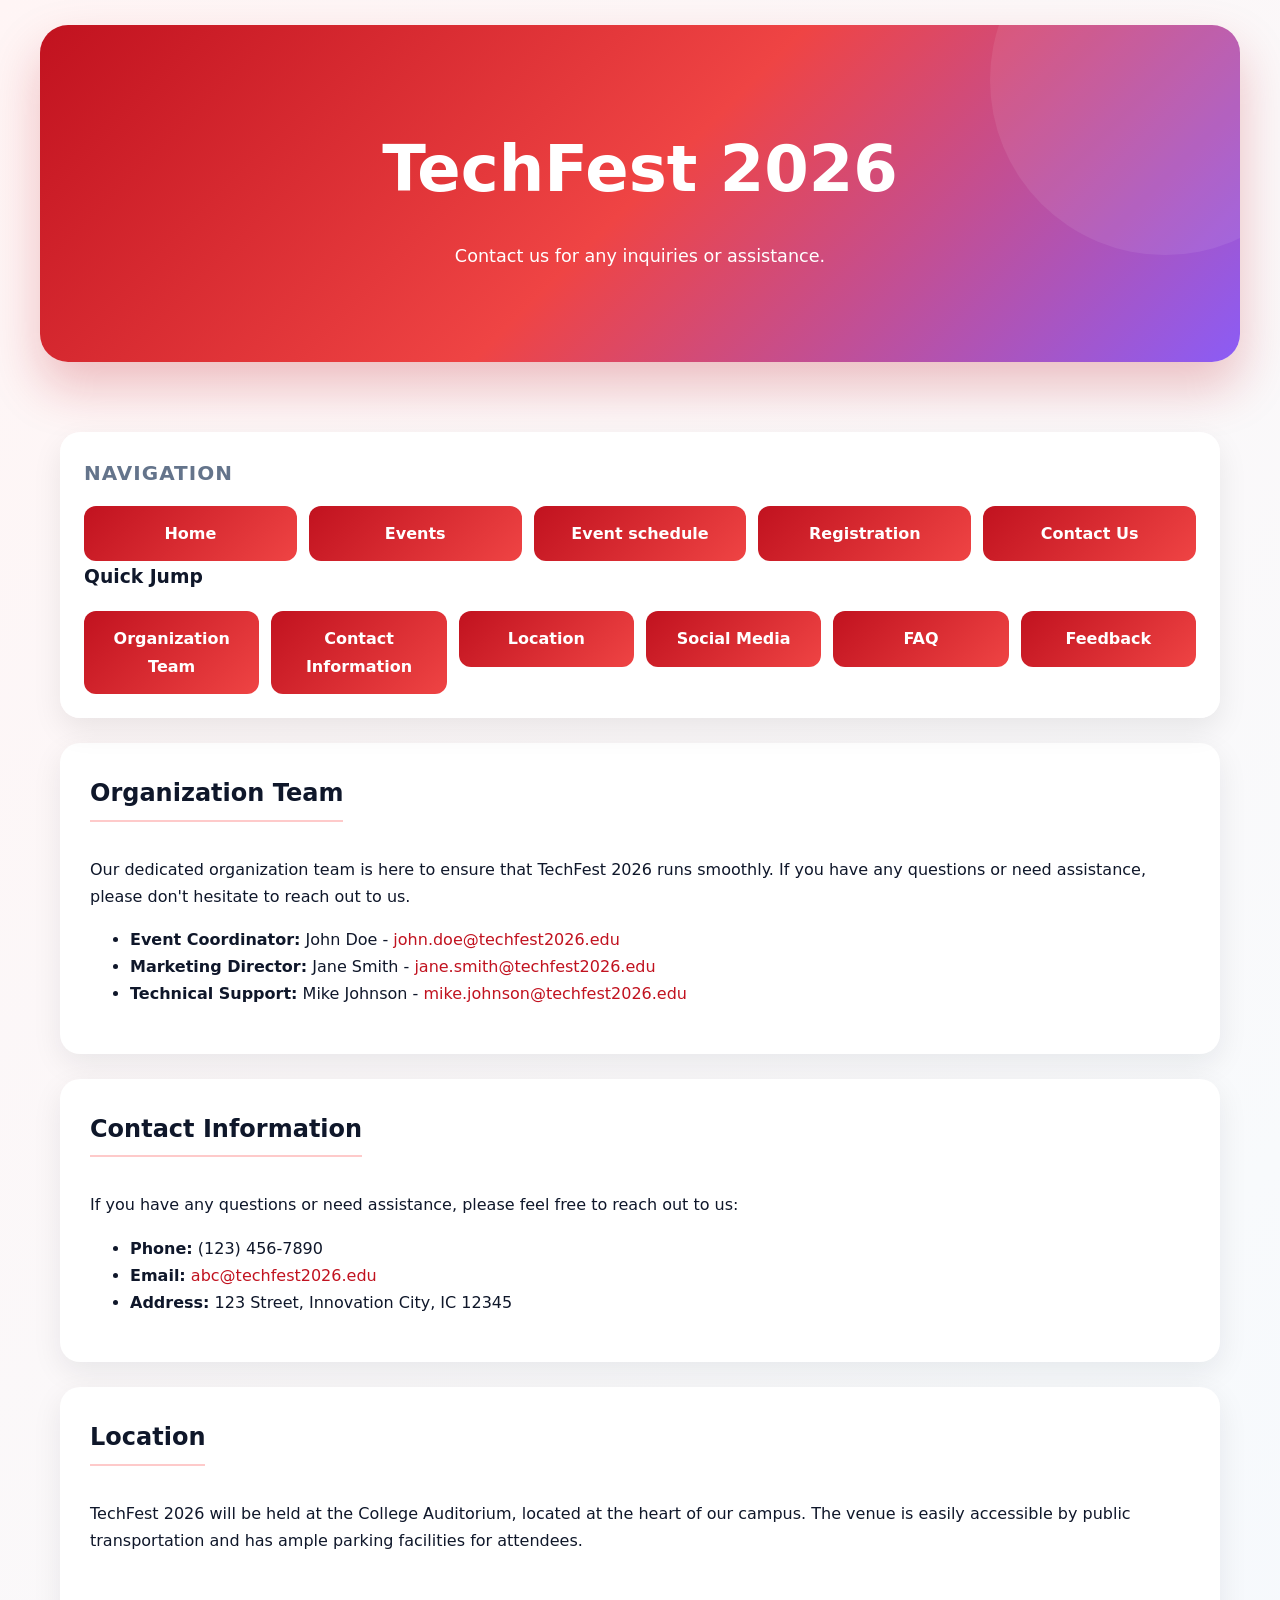
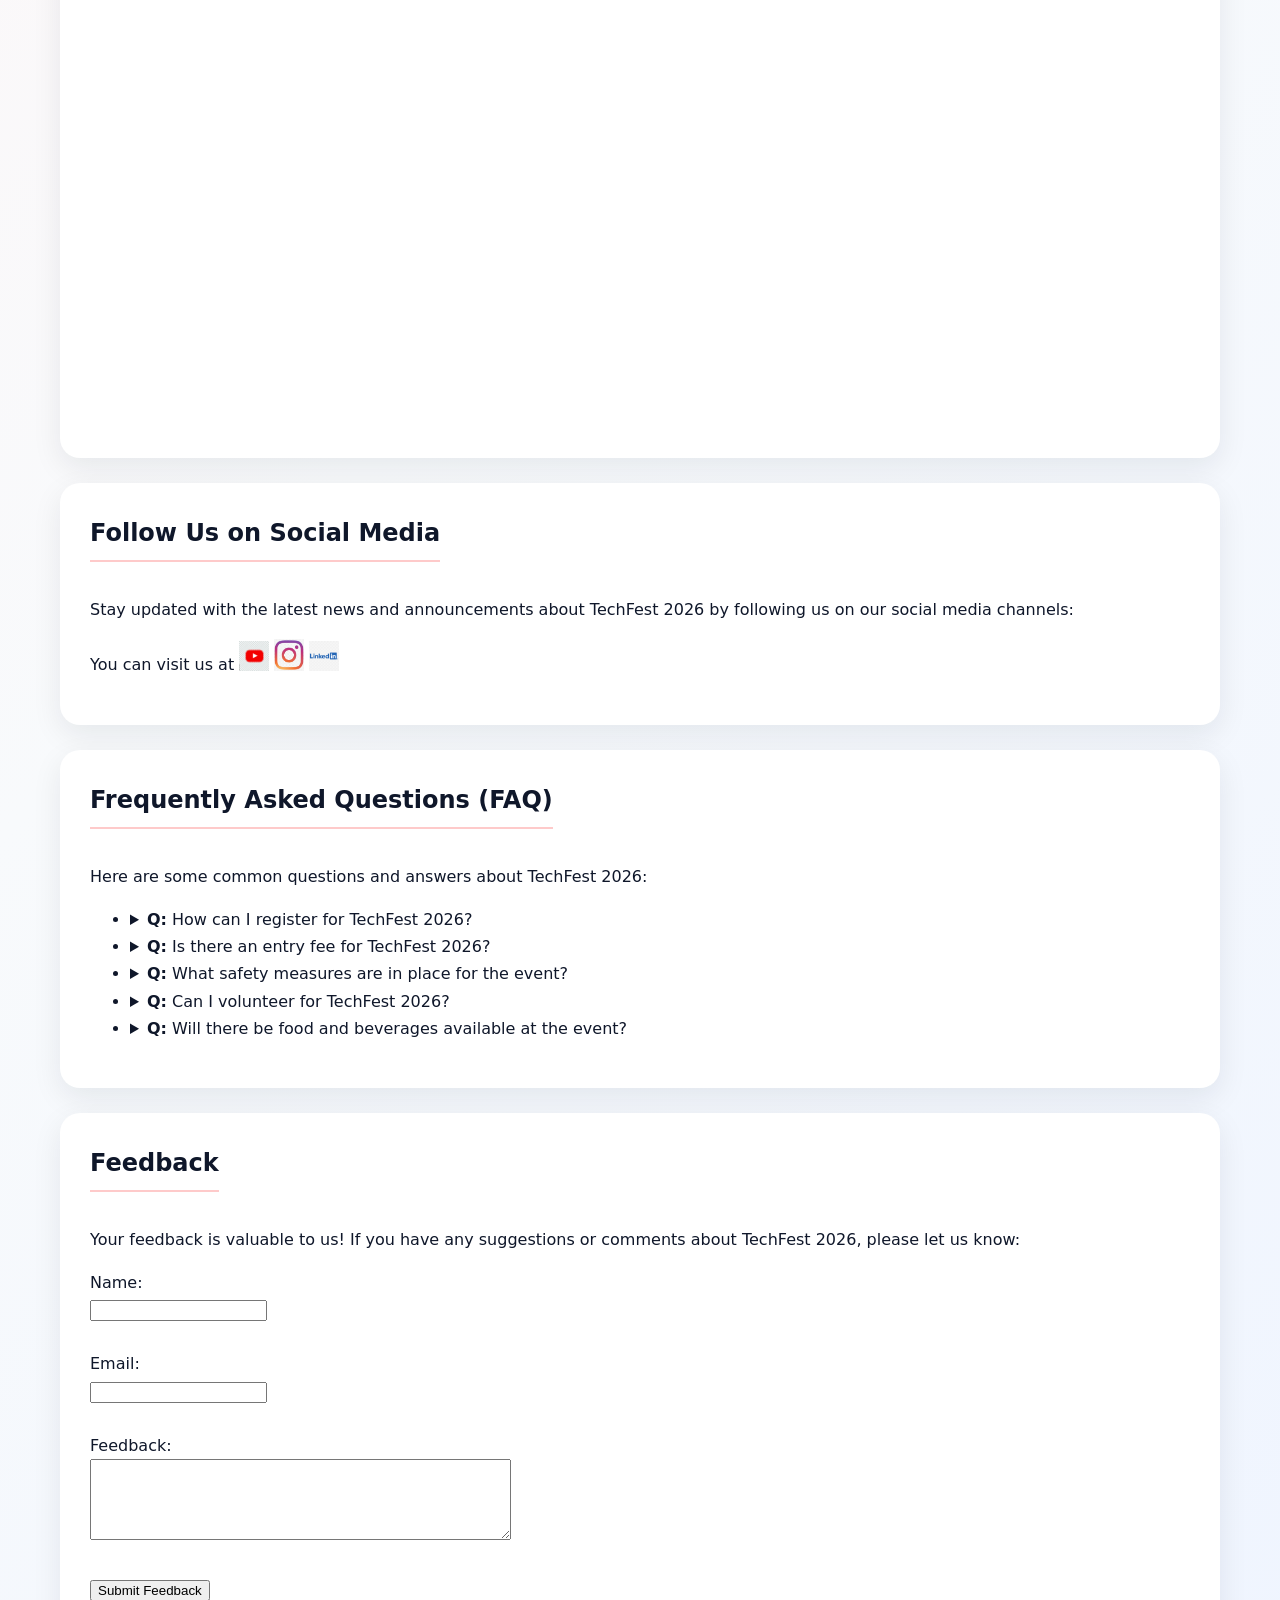
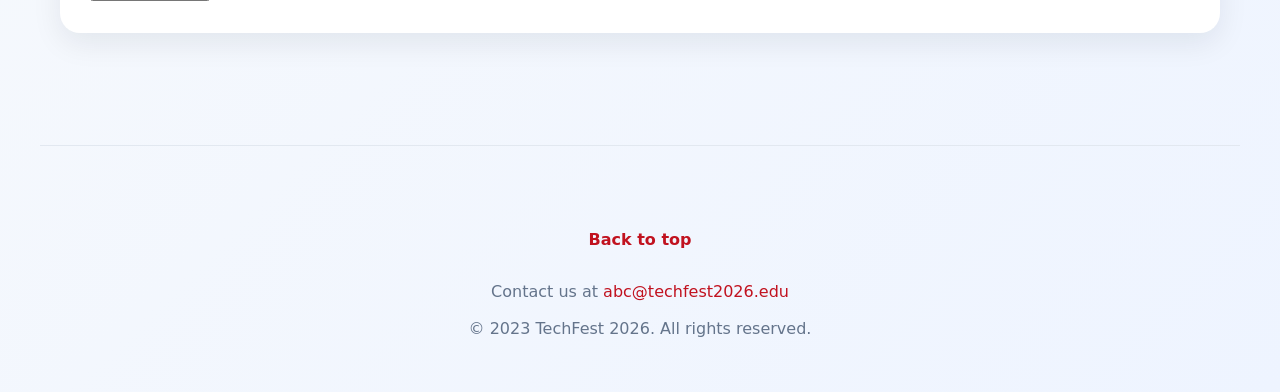
==== contact.html @ 1033a7bb "add files" ====
<!DOCTYPE html>
<html lang="en">    
<head>
    <meta charset="UTF-8">
    <meta name="viewport" content="width=device-width, initial-scale=1.0">
    <meta name="author" content="Akshata">
    <meta name="description" content="College Event Contact Information for TechFest 2026">
    <title>TechFest 2026 - Contact Us</title>
    <link rel="icon" href="img/favicon.ico" type="image/x-icon">
    <link rel="stylesheet" href="css/contact.css">
</head>
<body>
    <header>
        <h1>TechFest 2026</h1>
        <p>Contact us for any inquiries or assistance.</p>
    </header>

    <main>
        <nav id="navigation">
            <h2>Navigation</h2>
            <ul>
                <li><a href="index.html">Home</a></li>
                <li><a href="events.html">Events</a></li>
                <li><a href="schedule.html">Event schedule</a></li>
                <li><a href="register.html">Registration</a></li>
                <li><a href="contact.html">Contact Us</a></li>
            </ul>
            <h3>Quick Jump</h3>
            <ul>
                <li><a href="#organization-team">Organization Team</a></li>
                <li><a href="#contact-info">Contact Information</a></li>
                <li><a href="#location">Location</a></li>
                <li><a href="#social-media">Social Media</a></li>
                <li><a href="#faq">FAQ</a></li>
                <li><a href="#feedback">Feedback</a></li>
            </ul>
        </nav>

        <section id="organization-team">
             <h2>Organization Team</h2>
             <p>Our dedicated organization team is here to ensure that TechFest 2026 runs smoothly. If you have any questions or need assistance, please don't hesitate to reach out to us.</p>
                <ul>
                    <li><strong>Event Coordinator:</strong> John Doe - <a href="mailto:john.doe@techfest2026.edu">john.doe@techfest2026.edu</a></li>
                    <li><strong>Marketing Director:</strong> Jane Smith - <a href="mailto:jane.smith@techfest2026.edu">jane.smith@techfest2026.edu</a></li>
                    <li><strong>Technical Support:</strong> Mike Johnson - <a href="mailto:mike.johnson@techfest2026.edu">mike.johnson@techfest2026.edu</a></li>
                </ul>
        </section>

        <section id="contact-info">
            <h2>Contact Information</h2>
            <p>If you have any questions or need assistance, please feel free to reach out to us:</p>
            <ul>
                <li><strong>Phone:</strong> (123) 456-7890</li>
                <li><strong>Email:</strong> <a href="mailto:abc@techfest2026.edu">abc@techfest2026.edu</a></li>
                <li><strong>Address:</strong> 123 Street, Innovation City, IC 12345</li>
            </ul>
        </section>

        <section id ="location">
            <h2>Location</h2>
            <p>TechFest 2026 will be held at the College Auditorium, located at the heart of our campus. The venue is easily accessible by public transportation and has ample parking facilities for attendees.</p>
            <iframe src="https://www.google.com/maps/embed?pb=!1m18!1m12!1m3!1d3803.7191622993405!2d78.4357555!3d17.5685526!2m3!1f0!2f0!3f0!3m2!1i1024!2i768!4f13.1!3m3!1m2!1s0x3bcb8f06a86f0315%3A0x2f80d6e75d32cc14!2sMahindra%20University!5e0!3m2!1sen!2sin!4v1781154131851!5m2!1sen!2sin" width="600" height="450" style="border:0;" allowfullscreen="" loading="lazy" referrerpolicy="no-referrer-when-downgrade"></iframe>
        </section>

        <section id="social-media">
            <h2>Follow Us on Social Media</h2>
            <p>Stay updated with the latest news and announcements about TechFest 2026 by following us on our social media channels:</p>
            <p>You can visit us at <a href="https://www.youtube.com/TechFest2026" target="_blank"><img src="img/youtube.jpg" alt="YouTube" width="30"></a> 
            <a href="https://www.instagram.com/TechFest2026" target="_blank"><img src="img/instagram1.png" alt="Instagram" width="30"></a>
            <a href="https://www.linkedin.com/company/TechFest2026" target="_blank"><img src="img/linkedin.png" alt="LinkedIn" width="30"></a></p>
        </section>
        <section id="faq">
            <h2>Frequently Asked Questions (FAQ)</h2>
            <p>Here are some common questions and answers about TechFest 2026:</p>
            <ul>
                <li>
                    <details>
                        <summary><strong>Q:</strong> How can I register for TechFest 2026?</summary>
                        <p><strong>A:</strong> You can register online through our registration page or on-site at the event.</p>
                    </details>
                </li>
                <li>
                    <details>
                        <summary><strong>Q:</strong> Is there an entry fee for TechFest 2026?</summary>
                        <p><strong>A:</strong> No, entry is free for all students and staff.</p>
                    </details>
                </li>
                <li>
                    <details>
                        <summary><strong>Q:</strong> What safety measures are in place for the event?</summary>
                        <p><strong>A:</strong> We will be following all local health guidelines to ensure a safe environment for all attendees.</p>
                    </details>
                </li>
                <li>
                    <details>
                        <summary><strong>Q:</strong> Can I volunteer for TechFest 2026?</summary>
                        <p><strong>A:</strong> Yes, we welcome volunteers! Please contact us at <a href="mailto:volunteer@techfest2026.edu">volunteer@techfest2026.edu</a>.</p>
                    </details>
                </li>
                <li>
                    <details>
                        <summary><strong>Q:</strong> Will there be food and beverages available at the event?</summary>
                        <p><strong>A:</strong> Yes, there will be food trucks and a cafeteria on-site offering a variety of options.</p>
                    </details>
                </li>
            </ul>
        </section>
        <section id="feedback">
            <h2>Feedback</h2>
            <p>Your feedback is valuable to us! If you have any suggestions or comments about TechFest 2026, please let us know:</p>
            <form action="submit_feedback.php" method="post">
                <label for="name">Name:</label><br>
                <input type="text" id="name" name="name"><br><br>

                <label for="email">Email:</label><br>
                <input type="email" id="email" name="email"><br><br>

                <label for="message">Feedback:</label><br>
                <textarea id="message" name="message" rows="5" cols="50"></textarea><br><br>

                <input type="submit" value="Submit Feedback">
            </form>
        </section>
        <br>
    </main>

    <hr>

    <footer>
        <a href="#">Back to top</a>
        <p>Contact us at <a href="mailto:abc@techfest2026.edu">abc@techfest2026.edu</a></p>
        <p>&copy; 2023 TechFest 2026. All rights reserved.</p>
    </footer>

</body>
</html>
---- css/contact.css ----
:root {
  --bg: #f8fafc;
  --surface: #ffffff;

  --primary: #c1121f;
  --primary-dark: #8b0000;
  --primary-light: #fecaca;

  --secondary: #2563eb;
  --accent: #8b5cf6;
  --cyan: #06b6d4;

  --success: #10b981;
  --warning: #f59e0b;

  --text: #0f172a;
  --muted: #64748b;
  --border: #e2e8f0;

  --radius: 18px;
  --max-width: 1200px;
}

*, *::before, *::after {
  box-sizing: border-box;
}

html {
  scroll-behavior: smooth;
}

body {
  margin: 0;
  padding-top: 0;
  font-family: Inter, system-ui, -apple-system, sans-serif;
  line-height: 1.7;
  color: var(--text);
  background: linear-gradient(135deg, #fff5f5, #f8fafc, #eef4ff);
}

h1, h2, h3 {
  margin-top: 0;
  color: var(--text);
}

a {
  text-decoration: none;
  color: var(--primary);
  transition: color 0.3s ease;
}

a:hover {
  color: var(--primary-dark);
}

hr {
  border: 0;
  border-top: 1px solid var(--border);
  margin: 40px auto;
  max-width: var(--max-width);
}

header,
main,
footer {
  max-width: var(--max-width);
  margin-left: auto;
  margin-right: auto;
  padding: 20px;
}

header {
  margin: 25px auto;
  padding: 90px 30px;
  text-align: center;
  color: white;
  border-radius: 28px;
  background: linear-gradient(135deg, #c1121f, #ef4444, #8b5cf6);
  box-shadow: 0 25px 50px rgba(193, 18, 31, .25);
  overflow: hidden;
  position: relative;
}

header::before {
  content: "";
  position: absolute;
  width: 350px;
  height: 350px;
  border-radius: 50%;
  background: rgba(255, 255, 255, .08);
  top: -120px;
  right: -100px;
}

header h1 {
  margin: 0;
  font-size: clamp(2.5rem, 6vw, 4rem);
  color: #ffffff;
}

header p {
  max-width: 700px;
  margin: 18px auto 0;
  font-size: 1.1rem;
}

main section {
  background: var(--surface);
  padding: 30px;
  margin-bottom: 25px;
  border-radius: 20px;
  box-shadow: 0 10px 30px rgba(15, 23, 42, .08);
  transition: .35s;
}

main section:hover {
  transform: translateY(-4px);
}

#schedule {
  border-top: 5px solid var(--primary);
}

#schedule-table {
  border-top: 5px solid var(--accent);
}

section h2, section h3 {
  color: var(--text);
  border-bottom: 2px solid var(--primary-light);
  display: inline-block;
  padding-bottom: 6px;
  margin-bottom: 18px;
}

#navigation {
  background: rgba(255, 255, 255, .92);
  backdrop-filter: blur(12px);
  border-radius: 20px;
  padding: 24px;
  box-shadow: 0 12px 30px rgba(0, 0, 0, .08);
  margin: 25px 0;
  border-top: none;
}

#navigation:hover {
  transform: none;
}

#navigation h2 {
  margin-top: 0;
  margin-bottom: 16px;
  font-size: 1.25rem;
  color: var(--muted);
  text-transform: uppercase;
  letter-spacing: 0.05em;
  border-bottom: none;
  padding-bottom: 0;
}

#navigation ul {
  list-style: none;
  padding: 0;
  margin: 0;
  display: flex;
  flex-wrap: wrap;
  gap: 12px;
}

#navigation li {
  flex: 1;
  min-width: 140px;
}

#navigation li a {
  display: block;
  text-align: center;
  padding: 14px;
  border-radius: 12px;
  background: linear-gradient(135deg, #c1121f, #ef4444);
  color: white;
  font-weight: 600;
  transition: .3s ease;
  border: none;
}

#navigation li a:hover {
  transform: translateY(-4px);
  box-shadow: 0 12px 24px rgba(193, 18, 31, .25);
  color: white;
  background: linear-gradient(135deg, #c1121f, #ef4444);
}

#schedule-table {
  overflow-x: auto;
}

#schedule-table table {
  width: 100%;
  border-collapse: collapse;
  margin-top: 20px;
  font-size: 1rem;
  overflow: hidden;
  border-radius: 16px;
  border: 1px solid var(--border);
}

table caption {
  font-weight: 700;
  font-size: 1.25rem;
  margin-bottom: 15px;
  color: var(--primary);
  text-align: left;
}

#schedule-table th, 
#schedule-table td {
  padding: 14px 16px;
  border: 1px solid var(--border);
  text-align: left;
}

#schedule-table thead tr:first-child th {
  background: linear-gradient(135deg, #c1121f, #ef4444);
  color: #ffffff;
  text-transform: uppercase;
  font-weight: 700;
  text-align: center;
  letter-spacing: 0.05em;
}

#schedule-table thead tr:nth-child(2) th {
  background-color: var(--bg);
  color: var(--text);
  font-weight: 600;
}

#schedule-table tbody tr:nth-child(even) {
  background-color: #fafafa;
}

#schedule-table tbody tr:hover {
  background-color: #ffe5e5;
}

#schedule-table tbody td[colspan="3"] {
  background-color: #fff1f2;
  color: var(--primary-dark);
}

#schedule-table tfoot td {
  font-weight: 600;
  color: var(--muted);
  background-color: #fff1f2;
  border-top: 2px solid var(--primary);
}

footer {
  background: var(#eef4ff);
  color: var(--muted);
  text-align: center;
  padding: 40px 20px;
  border-radius: 28px 28px 0 0;
  max-width: var(--max-width);
  margin: 0 auto;
}

footer p {
  margin: 10px 0;
}

footer a {
  color: var(--primary);
  font-weight: 500;
}

footer a[href="#"] {
  display: inline-block;
  margin-bottom: 15px;
  font-weight: 600;
}

footer img {
  display: inline-block;
  vertical-align: middle;
  margin: 0 5px;
  border-radius: 50%;
  transition: .3s;
}

footer img:hover {
  transform: translateY(-4px);
}

@media (max-width: 768px) {
  #navigation ul {
    flex-direction: column;
  }
  
  header {
    padding: 60px 20px;
  }

  main section {
    padding: 20px;
  }
}
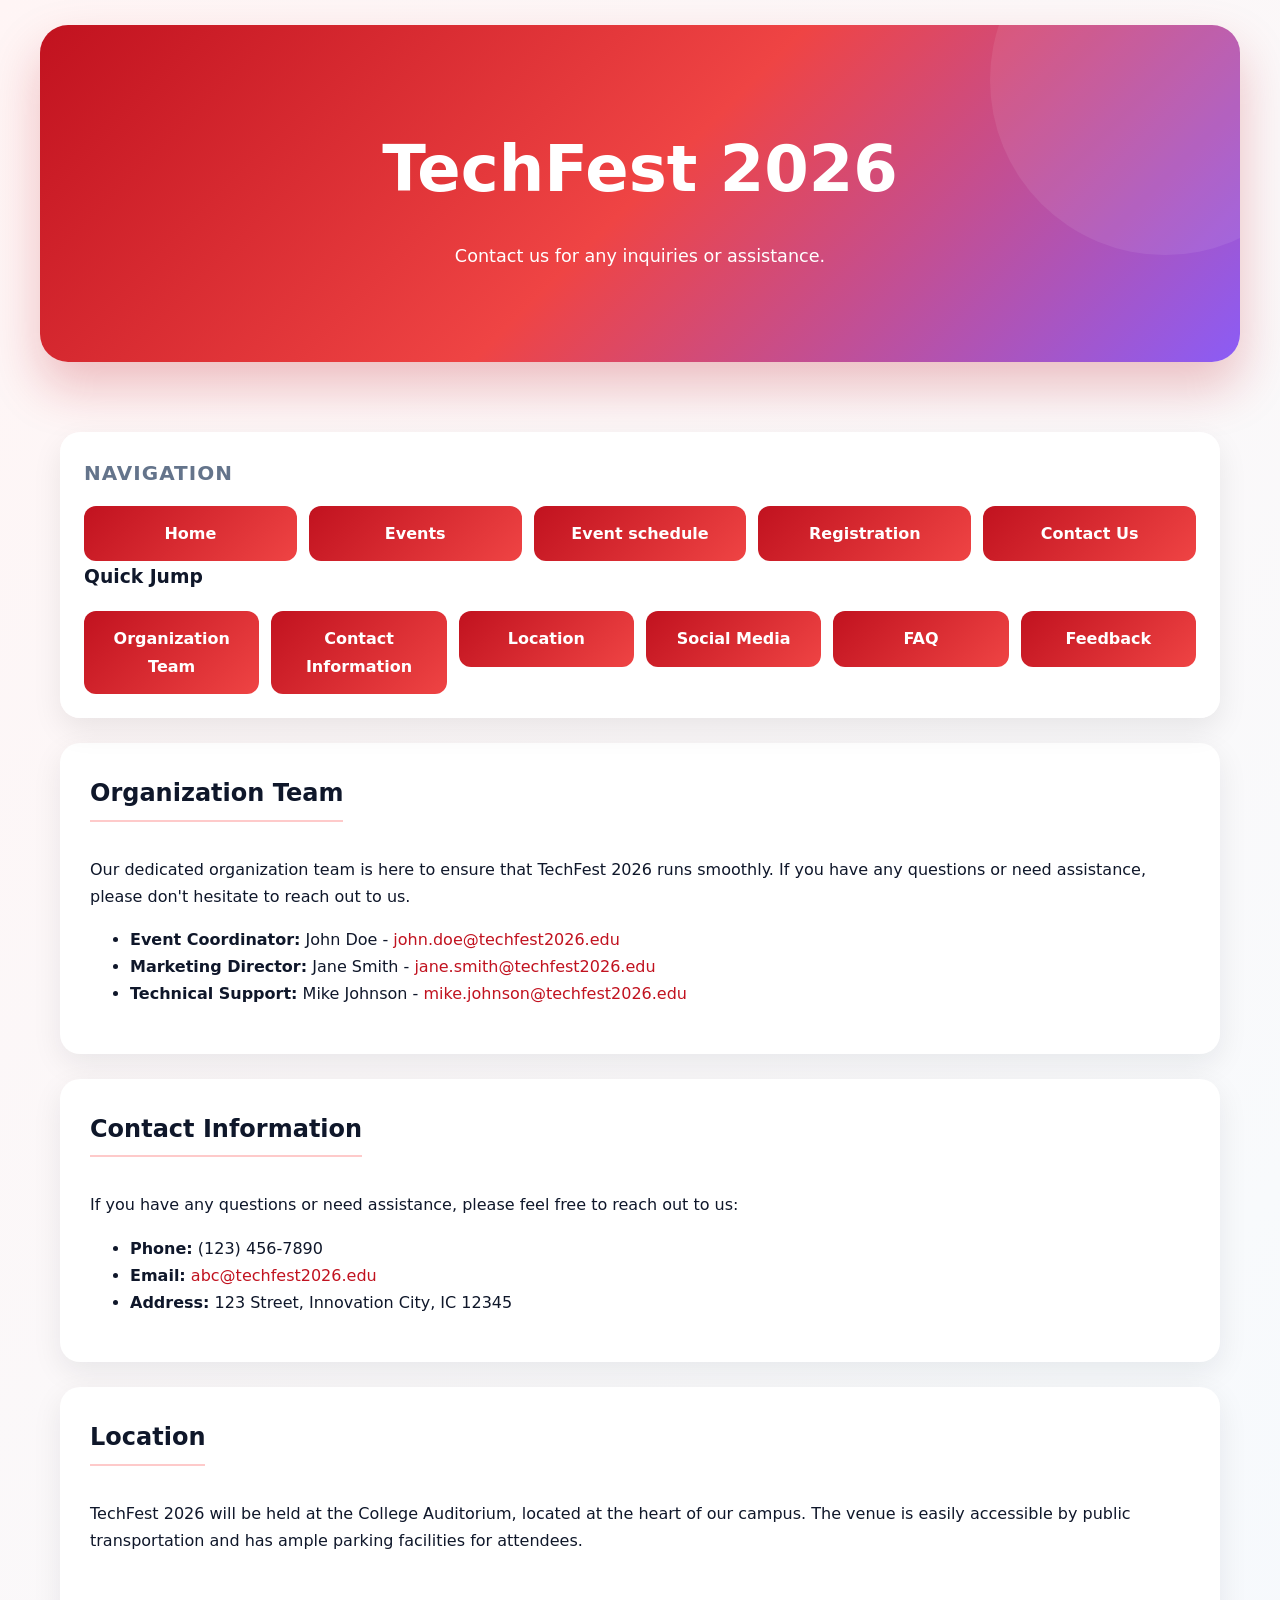
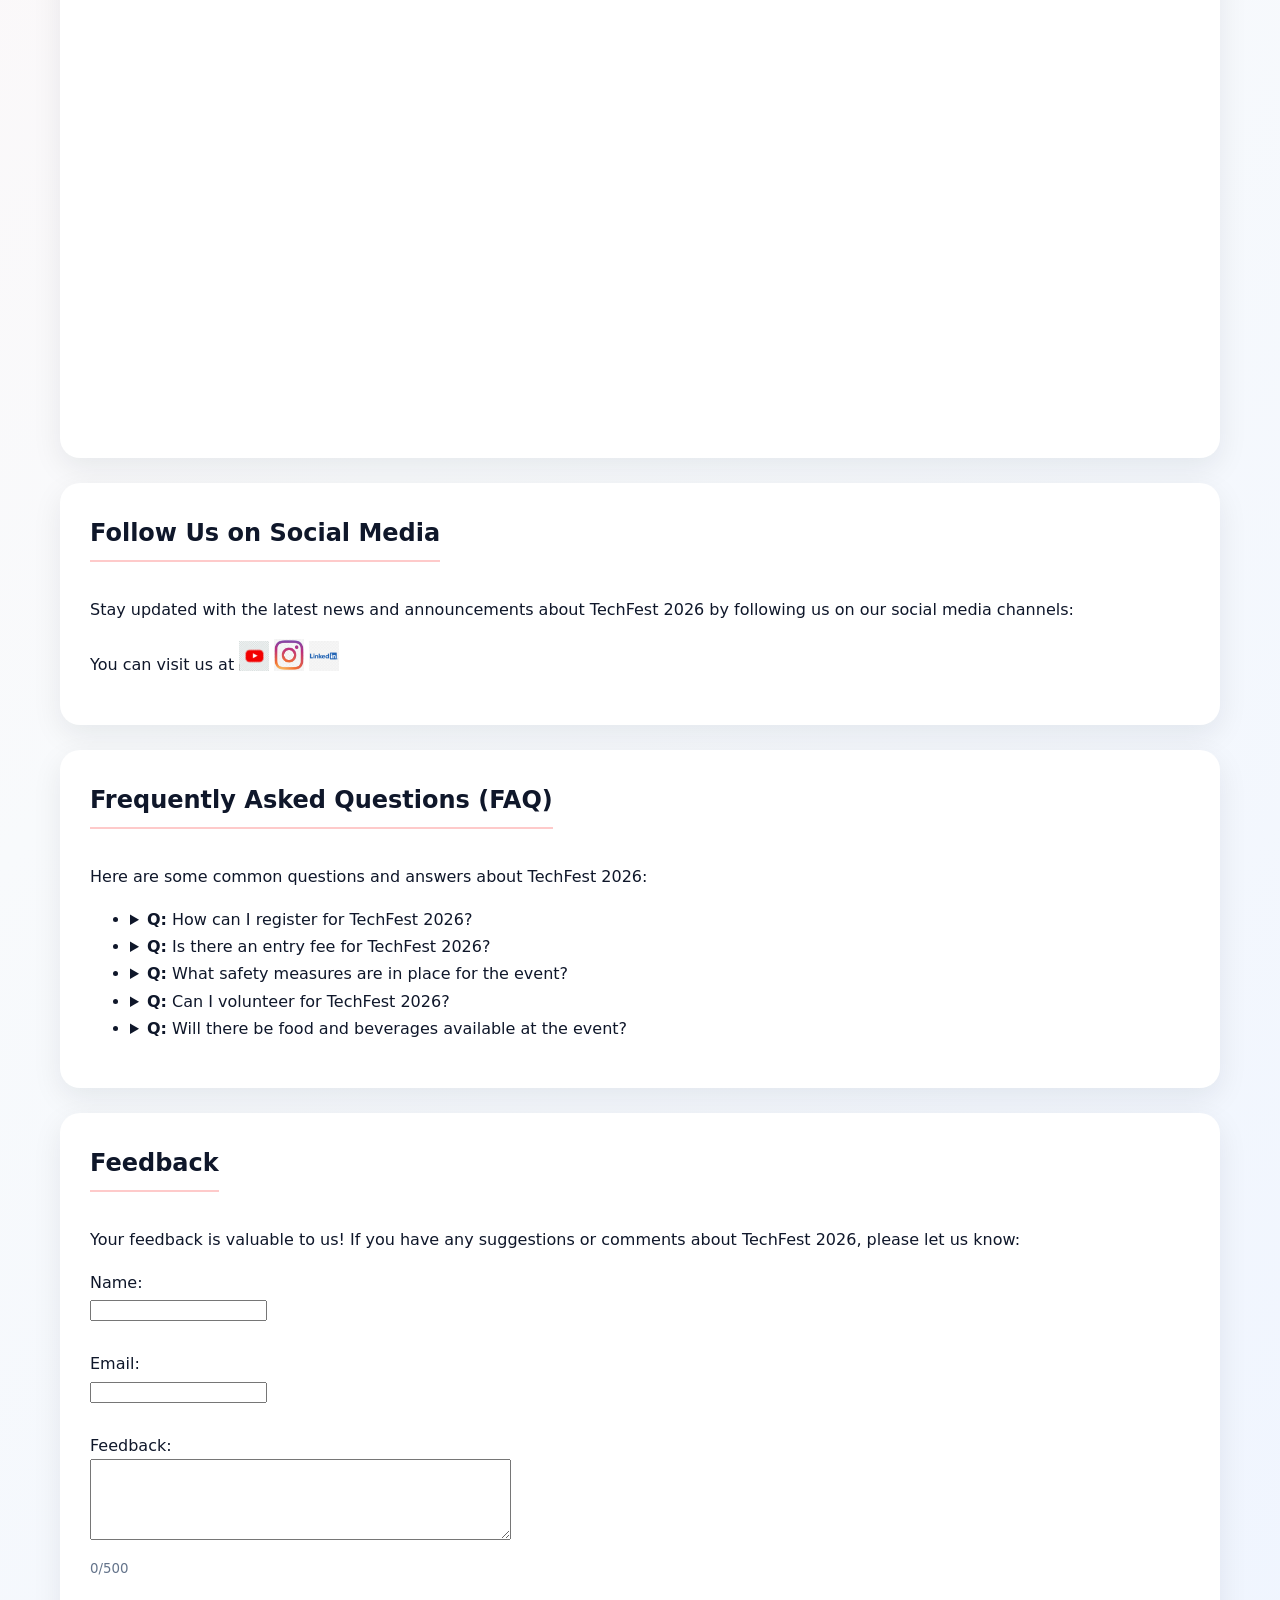
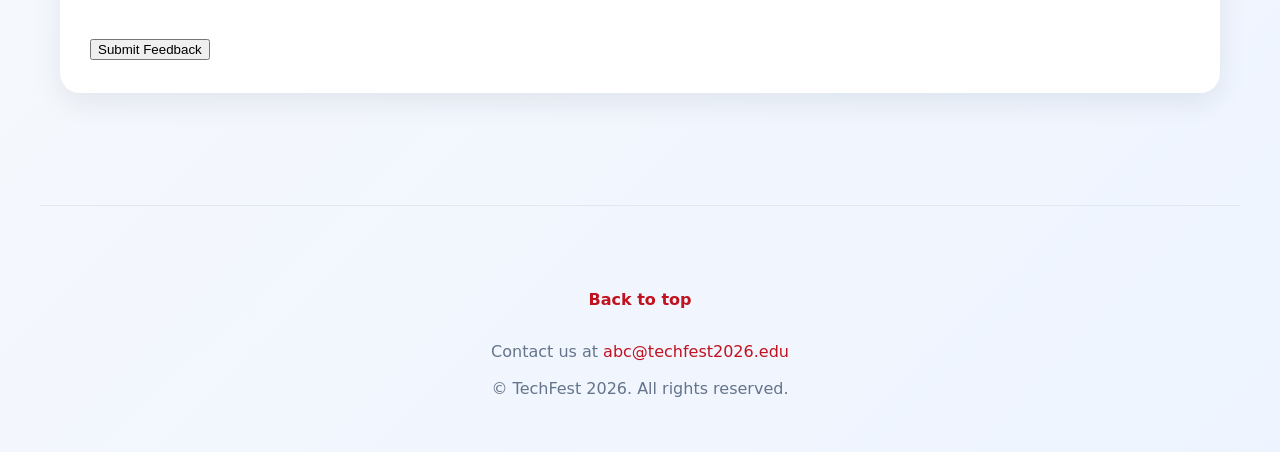
==== commit 7e0c6a79: "added js files" ====
--- a/contact.html
+++ b/contact.html
@@ -129,8 +129,8 @@
     <footer>
         <a href="#">Back to top</a>
         <p>Contact us at <a href="mailto:abc@techfest2026.edu">abc@techfest2026.edu</a></p>
-        <p>&copy; 2023 TechFest 2026. All rights reserved.</p>
+        <p>&copy; <span data-year></span> TechFest 2026. All rights reserved.</p>
     </footer>
-
+    <script src="js/contact.js"></script>
 </body>
 </html>
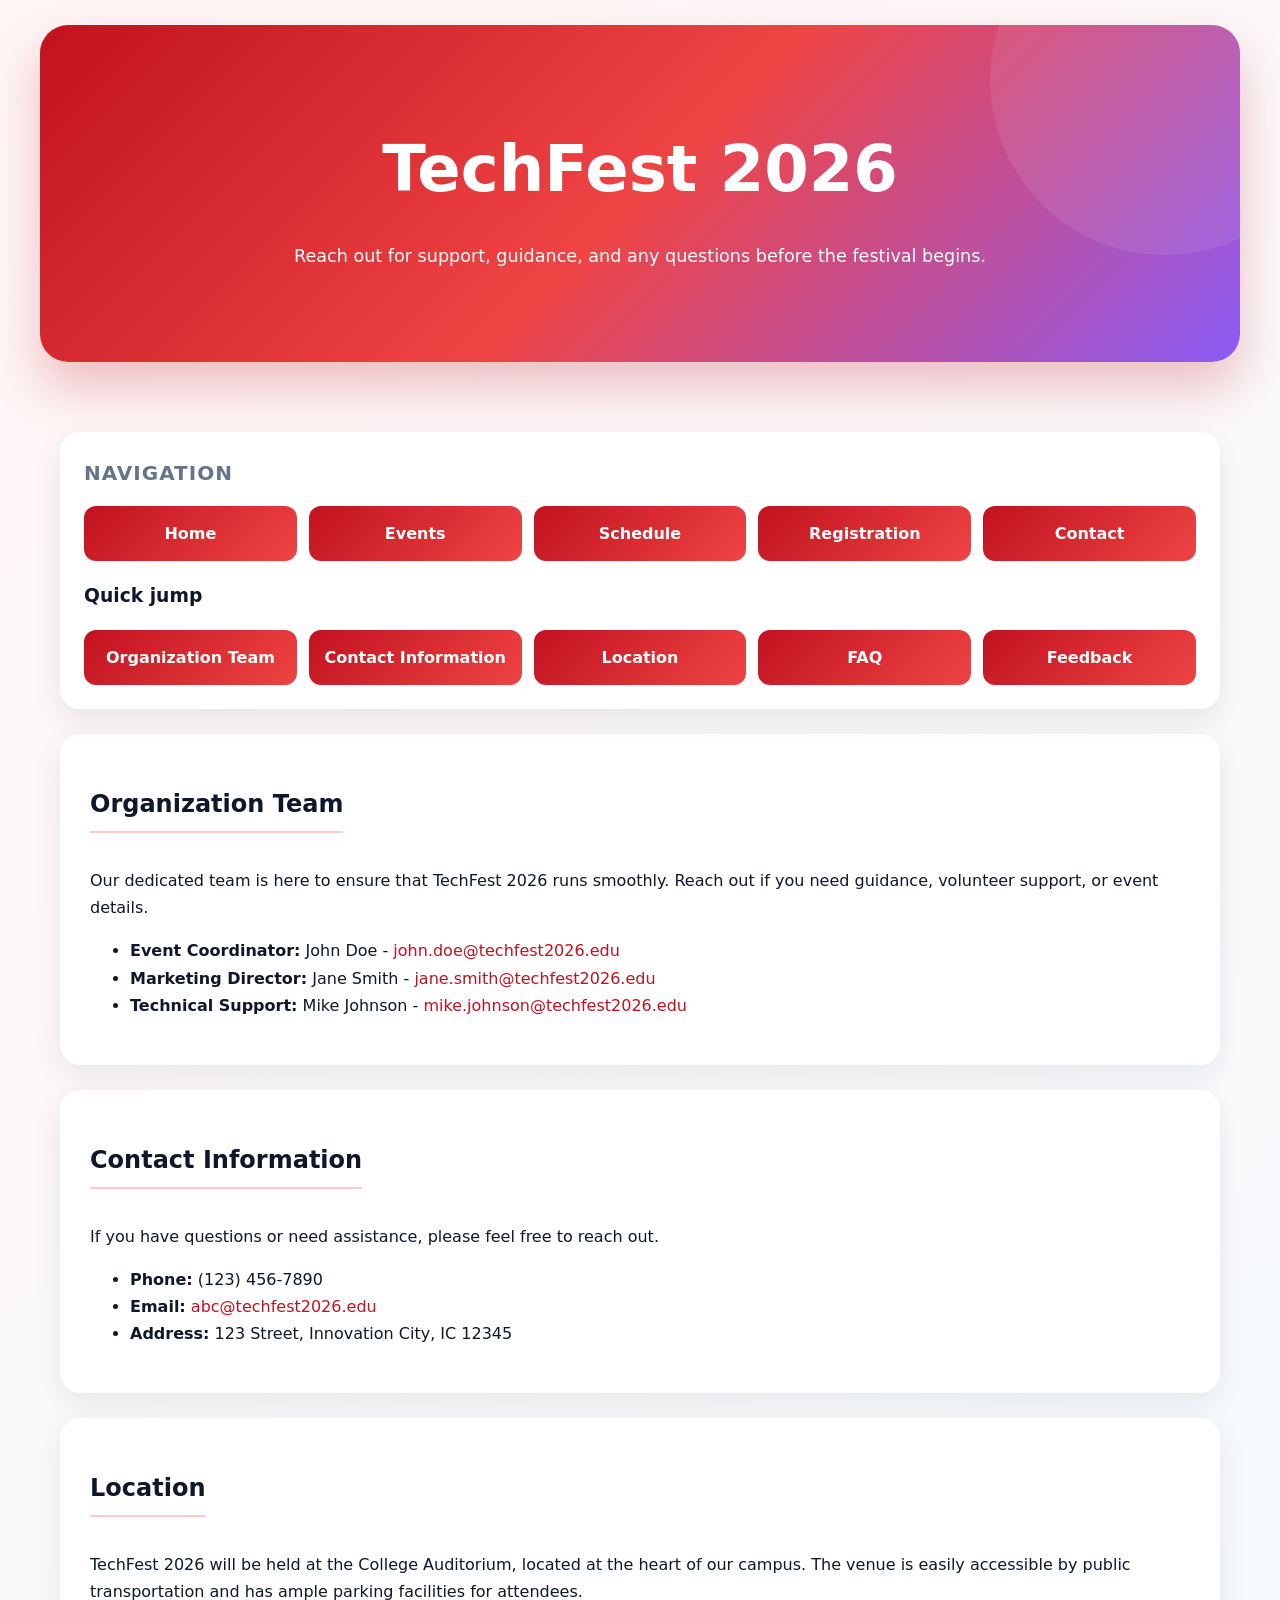
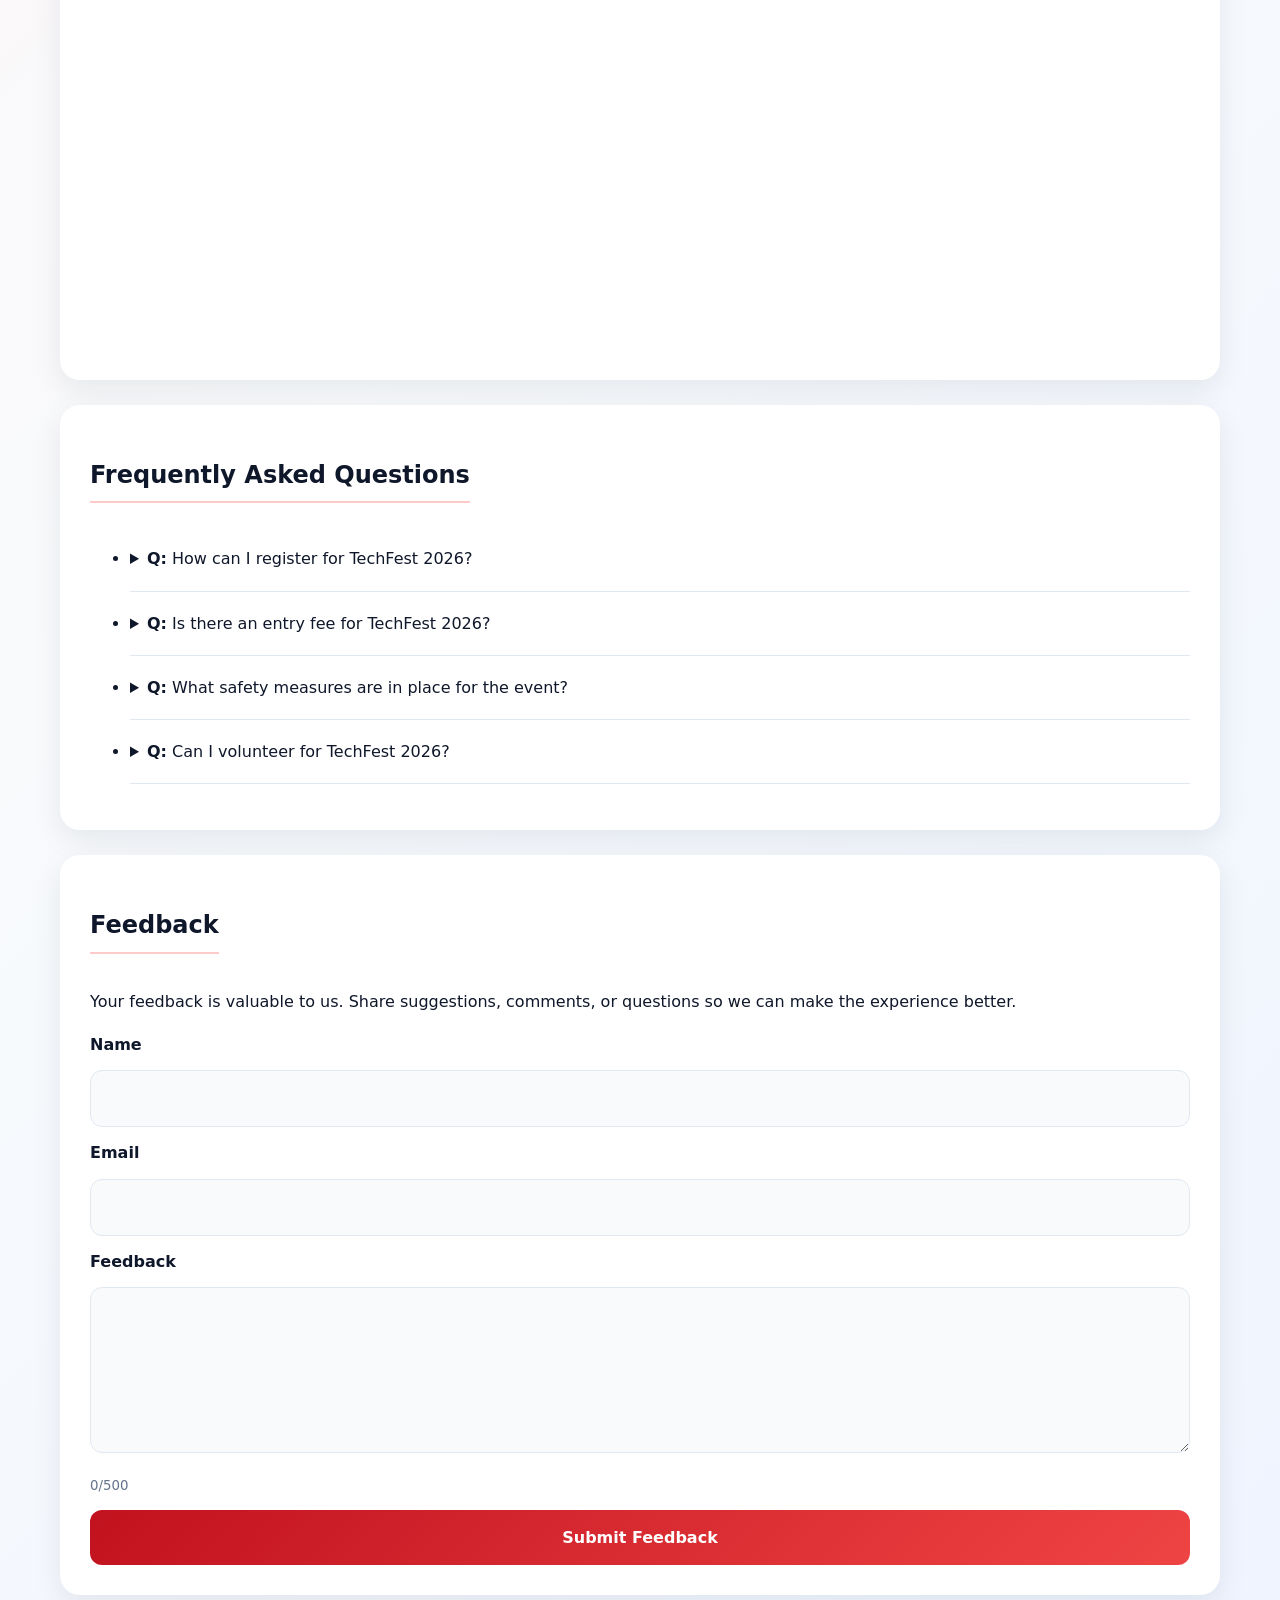
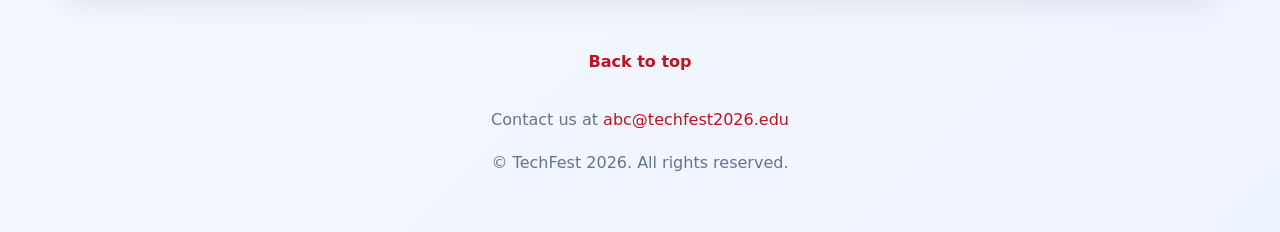
==== commit f6adf5b4: "changed the scroll delay" ====
--- a/contact.html
+++ b/contact.html
@@ -1,10 +1,10 @@
 <!DOCTYPE html>
-<html lang="en">    
+<html lang="en">
 <head>
     <meta charset="UTF-8">
     <meta name="viewport" content="width=device-width, initial-scale=1.0">
     <meta name="author" content="Akshata">
-    <meta name="description" content="College Event Contact Information for TechFest 2026">
+    <meta name="description" content="Get in touch with the TechFest 2026 team, browse FAQs, and share your feedback.">
     <title>TechFest 2026 - Contact Us</title>
     <link rel="icon" href="img/favicon.ico" type="image/x-icon">
     <link rel="stylesheet" href="css/contact.css">
@@ -12,7 +12,7 @@
 <body>
     <header>
         <h1>TechFest 2026</h1>
-        <p>Contact us for any inquiries or assistance.</p>
+        <p>Reach out for support, guidance, and any questions before the festival begins.</p>
     </header>
 
     <main>
@@ -21,34 +21,33 @@
             <ul>
                 <li><a href="index.html">Home</a></li>
                 <li><a href="events.html">Events</a></li>
-                <li><a href="schedule.html">Event schedule</a></li>
-                <li><a href="register.html">Registration</a></li>
-                <li><a href="contact.html">Contact Us</a></li>
+                <li><a href="schedule.html">Schedule</a></li>
+                <li><a href="Register.html">Registration</a></li>
+                <li><a href="contact.html">Contact</a></li>
             </ul>
-            <h3>Quick Jump</h3>
+            <h3>Quick jump</h3>
             <ul>
                 <li><a href="#organization-team">Organization Team</a></li>
                 <li><a href="#contact-info">Contact Information</a></li>
                 <li><a href="#location">Location</a></li>
-                <li><a href="#social-media">Social Media</a></li>
                 <li><a href="#faq">FAQ</a></li>
                 <li><a href="#feedback">Feedback</a></li>
             </ul>
         </nav>
 
-        <section id="organization-team">
-             <h2>Organization Team</h2>
-             <p>Our dedicated organization team is here to ensure that TechFest 2026 runs smoothly. If you have any questions or need assistance, please don't hesitate to reach out to us.</p>
-                <ul>
-                    <li><strong>Event Coordinator:</strong> John Doe - <a href="mailto:john.doe@techfest2026.edu">john.doe@techfest2026.edu</a></li>
-                    <li><strong>Marketing Director:</strong> Jane Smith - <a href="mailto:jane.smith@techfest2026.edu">jane.smith@techfest2026.edu</a></li>
-                    <li><strong>Technical Support:</strong> Mike Johnson - <a href="mailto:mike.johnson@techfest2026.edu">mike.johnson@techfest2026.edu</a></li>
-                </ul>
+        <section id="organization-team" class="info-card">
+            <h2>Organization Team</h2>
+            <p>Our dedicated team is here to ensure that TechFest 2026 runs smoothly. Reach out if you need guidance, volunteer support, or event details.</p>
+            <ul>
+                <li><strong>Event Coordinator:</strong> John Doe - <a href="mailto:john.doe@techfest2026.edu">john.doe@techfest2026.edu</a></li>
+                <li><strong>Marketing Director:</strong> Jane Smith - <a href="mailto:jane.smith@techfest2026.edu">jane.smith@techfest2026.edu</a></li>
+                <li><strong>Technical Support:</strong> Mike Johnson - <a href="mailto:mike.johnson@techfest2026.edu">mike.johnson@techfest2026.edu</a></li>
+            </ul>
         </section>
 
-        <section id="contact-info">
+        <section id="contact-info" class="info-card">
             <h2>Contact Information</h2>
-            <p>If you have any questions or need assistance, please feel free to reach out to us:</p>
+            <p>If you have questions or need assistance, please feel free to reach out.</p>
             <ul>
                 <li><strong>Phone:</strong> (123) 456-7890</li>
                 <li><strong>Email:</strong> <a href="mailto:abc@techfest2026.edu">abc@techfest2026.edu</a></li>
@@ -56,75 +55,39 @@
             </ul>
         </section>
 
-        <section id ="location">
+        <section id="location" class="info-card">
             <h2>Location</h2>
             <p>TechFest 2026 will be held at the College Auditorium, located at the heart of our campus. The venue is easily accessible by public transportation and has ample parking facilities for attendees.</p>
-            <iframe src="https://www.google.com/maps/embed?pb=!1m18!1m12!1m3!1d3803.7191622993405!2d78.4357555!3d17.5685526!2m3!1f0!2f0!3f0!3m2!1i1024!2i768!4f13.1!3m3!1m2!1s0x3bcb8f06a86f0315%3A0x2f80d6e75d32cc14!2sMahindra%20University!5e0!3m2!1sen!2sin!4v1781154131851!5m2!1sen!2sin" width="600" height="450" style="border:0;" allowfullscreen="" loading="lazy" referrerpolicy="no-referrer-when-downgrade"></iframe>
+            <iframe src="https://www.google.com/maps/embed?pb=!1m18!1m12!1m3!1d3803.7191622993405!2d78.4357555!3d17.5685526!2m3!1f0!2f0!3f0!3m2!1i1024!2i768!4f13.1!3m3!1m2!1s0x3bcb8f06a86f0315%3A0x2f80d6e75d32cc14!2sMahindra%20University!5e0!3m2!1sen!2sin!4v1781154131851!5m2!1sen!2sin" width="100%" height="320" style="border:0; border-radius: 16px;" allowfullscreen="" loading="lazy" referrerpolicy="no-referrer-when-downgrade"></iframe>
         </section>
 
-        <section id="social-media">
-            <h2>Follow Us on Social Media</h2>
-            <p>Stay updated with the latest news and announcements about TechFest 2026 by following us on our social media channels:</p>
-            <p>You can visit us at <a href="https://www.youtube.com/TechFest2026" target="_blank"><img src="img/youtube.jpg" alt="YouTube" width="30"></a> 
-            <a href="https://www.instagram.com/TechFest2026" target="_blank"><img src="img/instagram1.png" alt="Instagram" width="30"></a>
-            <a href="https://www.linkedin.com/company/TechFest2026" target="_blank"><img src="img/linkedin.png" alt="LinkedIn" width="30"></a></p>
-        </section>
-        <section id="faq">
-            <h2>Frequently Asked Questions (FAQ)</h2>
-            <p>Here are some common questions and answers about TechFest 2026:</p>
+        <section id="faq" class="info-card">
+            <h2>Frequently Asked Questions</h2>
             <ul>
-                <li>
-                    <details>
-                        <summary><strong>Q:</strong> How can I register for TechFest 2026?</summary>
-                        <p><strong>A:</strong> You can register online through our registration page or on-site at the event.</p>
-                    </details>
-                </li>
-                <li>
-                    <details>
-                        <summary><strong>Q:</strong> Is there an entry fee for TechFest 2026?</summary>
-                        <p><strong>A:</strong> No, entry is free for all students and staff.</p>
-                    </details>
-                </li>
-                <li>
-                    <details>
-                        <summary><strong>Q:</strong> What safety measures are in place for the event?</summary>
-                        <p><strong>A:</strong> We will be following all local health guidelines to ensure a safe environment for all attendees.</p>
-                    </details>
-                </li>
-                <li>
-                    <details>
-                        <summary><strong>Q:</strong> Can I volunteer for TechFest 2026?</summary>
-                        <p><strong>A:</strong> Yes, we welcome volunteers! Please contact us at <a href="mailto:volunteer@techfest2026.edu">volunteer@techfest2026.edu</a>.</p>
-                    </details>
-                </li>
-                <li>
-                    <details>
-                        <summary><strong>Q:</strong> Will there be food and beverages available at the event?</summary>
-                        <p><strong>A:</strong> Yes, there will be food trucks and a cafeteria on-site offering a variety of options.</p>
-                    </details>
-                </li>
+                <li><details><summary><strong>Q:</strong> How can I register for TechFest 2026?</summary><p><strong>A:</strong> You can register online through our registration page or on-site at the event.</p></details></li>
+                <li><details><summary><strong>Q:</strong> Is there an entry fee for TechFest 2026?</summary><p><strong>A:</strong> No, entry is free for all students and staff.</p></details></li>
+                <li><details><summary><strong>Q:</strong> What safety measures are in place for the event?</summary><p><strong>A:</strong> We will be following all local health guidelines to ensure a safe environment for all attendees.</p></details></li>
+                <li><details><summary><strong>Q:</strong> Can I volunteer for TechFest 2026?</summary><p><strong>A:</strong> Yes, we welcome volunteers! Please contact us at <a href="mailto:volunteer@techfest2026.edu">volunteer@techfest2026.edu</a>.</p></details></li>
             </ul>
         </section>
-        <section id="feedback">
+
+        <section id="feedback" class="info-card">
             <h2>Feedback</h2>
-            <p>Your feedback is valuable to us! If you have any suggestions or comments about TechFest 2026, please let us know:</p>
+            <p>Your feedback is valuable to us. Share suggestions, comments, or questions so we can make the experience better.</p>
             <form action="submit_feedback.php" method="post">
-                <label for="name">Name:</label><br>
-                <input type="text" id="name" name="name"><br><br>
+                <label for="name">Name</label>
+                <input type="text" id="name" name="name">
 
-                <label for="email">Email:</label><br>
-                <input type="email" id="email" name="email"><br><br>
+                <label for="email">Email</label>
+                <input type="email" id="email" name="email">
 
-                <label for="message">Feedback:</label><br>
-                <textarea id="message" name="message" rows="5" cols="50"></textarea><br><br>
+                <label for="message">Feedback</label>
+                <textarea id="message" name="message" rows="5"></textarea>
 
                 <input type="submit" value="Submit Feedback">
             </form>
         </section>
-        <br>
     </main>
-
-    <hr>
 
     <footer>
         <a href="#">Back to top</a>
--- a/css/contact.css
+++ b/css/contact.css
@@ -1,263 +1,49 @@
 :root {
   --bg: #f8fafc;
   --surface: #ffffff;
-
   --primary: #c1121f;
   --primary-dark: #8b0000;
   --primary-light: #fecaca;
-
-  --secondary: #2563eb;
   --accent: #8b5cf6;
-  --cyan: #06b6d4;
-
-  --success: #10b981;
-  --warning: #f59e0b;
-
   --text: #0f172a;
   --muted: #64748b;
   --border: #e2e8f0;
-
-  --radius: 18px;
+  --radius: 20px;
   --max-width: 1200px;
 }
 
-*, *::before, *::after {
-  box-sizing: border-box;
-}
+*, *::before, *::after { box-sizing: border-box; }
+html { scroll-behavior: smooth; }
+body { margin: 0; font-family: Inter, system-ui, -apple-system, sans-serif; line-height: 1.7; color: var(--text); background: linear-gradient(135deg, #fff5f5, #f8fafc, #eef4ff); }
+a { text-decoration: none; color: var(--primary); transition: color 0.3s ease; }
+a:hover { color: var(--primary-dark); }
+header, main, footer { max-width: var(--max-width); margin-left: auto; margin-right: auto; padding: 20px; }
+header { margin: 25px auto; padding: 90px 30px; text-align: center; color: white; border-radius: 28px; background: linear-gradient(135deg, #c1121f, #ef4444, #8b5cf6); box-shadow: 0 25px 50px rgba(193, 18, 31, .25); overflow: hidden; position: relative; }
+header::before { content: ""; position: absolute; width: 350px; height: 350px; border-radius: 50%; background: rgba(255,255,255,.08); top: -120px; right: -100px; }
+header h1 { margin: 0; font-size: clamp(2.5rem, 6vw, 4rem); color: #ffffff; }
+header p { max-width: 700px; margin: 18px auto 0; font-size: 1.1rem; }
+.info-card { background: var(--surface); padding: 30px; margin-bottom: 25px; border-radius: 20px; box-shadow: 0 10px 30px rgba(15, 23, 42, .08); transition: .35s; }
+.info-card:hover { transform: translateY(-4px); }
+#navigation { background: rgba(255,255,255,.92); backdrop-filter: blur(12px); border-radius: 20px; padding: 24px; box-shadow: 0 12px 30px rgba(0,0,0,.08); margin: 25px 0; }
+#navigation h2 { margin-top: 0; margin-bottom: 16px; font-size: 1.25rem; color: var(--muted); text-transform: uppercase; letter-spacing: 0.05em; }
+#navigation ul { list-style: none; padding: 0; margin: 0; display: flex; flex-wrap: wrap; gap: 12px; }
+#navigation li { flex: 1; min-width: 140px; }
+#navigation li a { display: block; text-align: center; padding: 14px; border-radius: 12px; background: linear-gradient(135deg, #c1121f, #ef4444); color: white; font-weight: 600; transition: .3s ease; }
+#navigation li a:hover { transform: translateY(-4px); box-shadow: 0 12px 24px rgba(193, 18, 31, .25); color: white; }
+section h2 { color: var(--text); border-bottom: 2px solid var(--primary-light); display: inline-block; padding-bottom: 6px; margin-bottom: 18px; }
+form { display: grid; gap: 12px; }
+label { font-weight: 600; }
+input, textarea { width: 100%; padding: 14px; border: 1px solid var(--border); border-radius: 12px; background: #f8fafc; font: inherit; }
+input:focus, textarea:focus { outline: none; border-color: var(--primary); box-shadow: 0 0 0 4px var(--primary-light); }
+input[type="submit"] { background: linear-gradient(135deg, #c1121f, #ef4444); color: white; border: none; cursor: pointer; font-weight: 700; }
+summary { cursor: pointer; padding: 8px 0; }
+details { border-bottom: 1px solid var(--border); padding-bottom: 10px; margin-bottom: 10px; }
+iframe { width: 100%; }
+footer { text-align: center; color: var(--muted); padding-top: 8px; padding-bottom: 40px; }
+footer img { border-radius: 6px; margin: 0 8px; transition: 0.3s; }
+footer img:hover { transform: scale(1.2); }
+@media (max-width: 768px) { #navigation ul { flex-direction: column; } #navigation li { width: 100%; } }
 
-html {
-  scroll-behavior: smooth;
-}
-
-body {
-  margin: 0;
-  padding-top: 0;
-  font-family: Inter, system-ui, -apple-system, sans-serif;
-  line-height: 1.7;
-  color: var(--text);
-  background: linear-gradient(135deg, #fff5f5, #f8fafc, #eef4ff);
-}
-
-h1, h2, h3 {
-  margin-top: 0;
-  color: var(--text);
-}
-
-a {
-  text-decoration: none;
-  color: var(--primary);
-  transition: color 0.3s ease;
-}
-
-a:hover {
-  color: var(--primary-dark);
-}
-
-hr {
-  border: 0;
-  border-top: 1px solid var(--border);
-  margin: 40px auto;
-  max-width: var(--max-width);
-}
-
-header,
-main,
-footer {
-  max-width: var(--max-width);
-  margin-left: auto;
-  margin-right: auto;
-  padding: 20px;
-}
-
-header {
-  margin: 25px auto;
-  padding: 90px 30px;
-  text-align: center;
-  color: white;
-  border-radius: 28px;
-  background: linear-gradient(135deg, #c1121f, #ef4444, #8b5cf6);
-  box-shadow: 0 25px 50px rgba(193, 18, 31, .25);
-  overflow: hidden;
-  position: relative;
-}
-
-header::before {
-  content: "";
-  position: absolute;
-  width: 350px;
-  height: 350px;
-  border-radius: 50%;
-  background: rgba(255, 255, 255, .08);
-  top: -120px;
-  right: -100px;
-}
-
-header h1 {
-  margin: 0;
-  font-size: clamp(2.5rem, 6vw, 4rem);
-  color: #ffffff;
-}
-
-header p {
-  max-width: 700px;
-  margin: 18px auto 0;
-  font-size: 1.1rem;
-}
-
-main section {
-  background: var(--surface);
-  padding: 30px;
-  margin-bottom: 25px;
-  border-radius: 20px;
-  box-shadow: 0 10px 30px rgba(15, 23, 42, .08);
-  transition: .35s;
-}
-
-main section:hover {
-  transform: translateY(-4px);
-}
-
-#schedule {
-  border-top: 5px solid var(--primary);
-}
-
-#schedule-table {
-  border-top: 5px solid var(--accent);
-}
-
-section h2, section h3 {
-  color: var(--text);
-  border-bottom: 2px solid var(--primary-light);
-  display: inline-block;
-  padding-bottom: 6px;
-  margin-bottom: 18px;
-}
-
-#navigation {
-  background: rgba(255, 255, 255, .92);
-  backdrop-filter: blur(12px);
-  border-radius: 20px;
-  padding: 24px;
-  box-shadow: 0 12px 30px rgba(0, 0, 0, .08);
-  margin: 25px 0;
-  border-top: none;
-}
-
-#navigation:hover {
-  transform: none;
-}
-
-#navigation h2 {
-  margin-top: 0;
-  margin-bottom: 16px;
-  font-size: 1.25rem;
-  color: var(--muted);
-  text-transform: uppercase;
-  letter-spacing: 0.05em;
-  border-bottom: none;
-  padding-bottom: 0;
-}
-
-#navigation ul {
-  list-style: none;
-  padding: 0;
-  margin: 0;
-  display: flex;
-  flex-wrap: wrap;
-  gap: 12px;
-}
-
-#navigation li {
-  flex: 1;
-  min-width: 140px;
-}
-
-#navigation li a {
-  display: block;
-  text-align: center;
-  padding: 14px;
-  border-radius: 12px;
-  background: linear-gradient(135deg, #c1121f, #ef4444);
-  color: white;
-  font-weight: 600;
-  transition: .3s ease;
-  border: none;
-}
-
-#navigation li a:hover {
-  transform: translateY(-4px);
-  box-shadow: 0 12px 24px rgba(193, 18, 31, .25);
-  color: white;
-  background: linear-gradient(135deg, #c1121f, #ef4444);
-}
-
-#schedule-table {
-  overflow-x: auto;
-}
-
-#schedule-table table {
-  width: 100%;
-  border-collapse: collapse;
-  margin-top: 20px;
-  font-size: 1rem;
-  overflow: hidden;
-  border-radius: 16px;
-  border: 1px solid var(--border);
-}
-
-table caption {
-  font-weight: 700;
-  font-size: 1.25rem;
-  margin-bottom: 15px;
-  color: var(--primary);
-  text-align: left;
-}
-
-#schedule-table th, 
-#schedule-table td {
-  padding: 14px 16px;
-  border: 1px solid var(--border);
-  text-align: left;
-}
-
-#schedule-table thead tr:first-child th {
-  background: linear-gradient(135deg, #c1121f, #ef4444);
-  color: #ffffff;
-  text-transform: uppercase;
-  font-weight: 700;
-  text-align: center;
-  letter-spacing: 0.05em;
-}
-
-#schedule-table thead tr:nth-child(2) th {
-  background-color: var(--bg);
-  color: var(--text);
-  font-weight: 600;
-}
-
-#schedule-table tbody tr:nth-child(even) {
-  background-color: #fafafa;
-}
-
-#schedule-table tbody tr:hover {
-  background-color: #ffe5e5;
-}
-
-#schedule-table tbody td[colspan="3"] {
-  background-color: #fff1f2;
-  color: var(--primary-dark);
-}
-
-#schedule-table tfoot td {
-  font-weight: 600;
-  color: var(--muted);
-  background-color: #fff1f2;
-  border-top: 2px solid var(--primary);
-}
-
-footer {
-  background: var(#eef4ff);
-  color: var(--muted);
   text-align: center;
   padding: 40px 20px;
   border-radius: 28px 28px 0 0;
